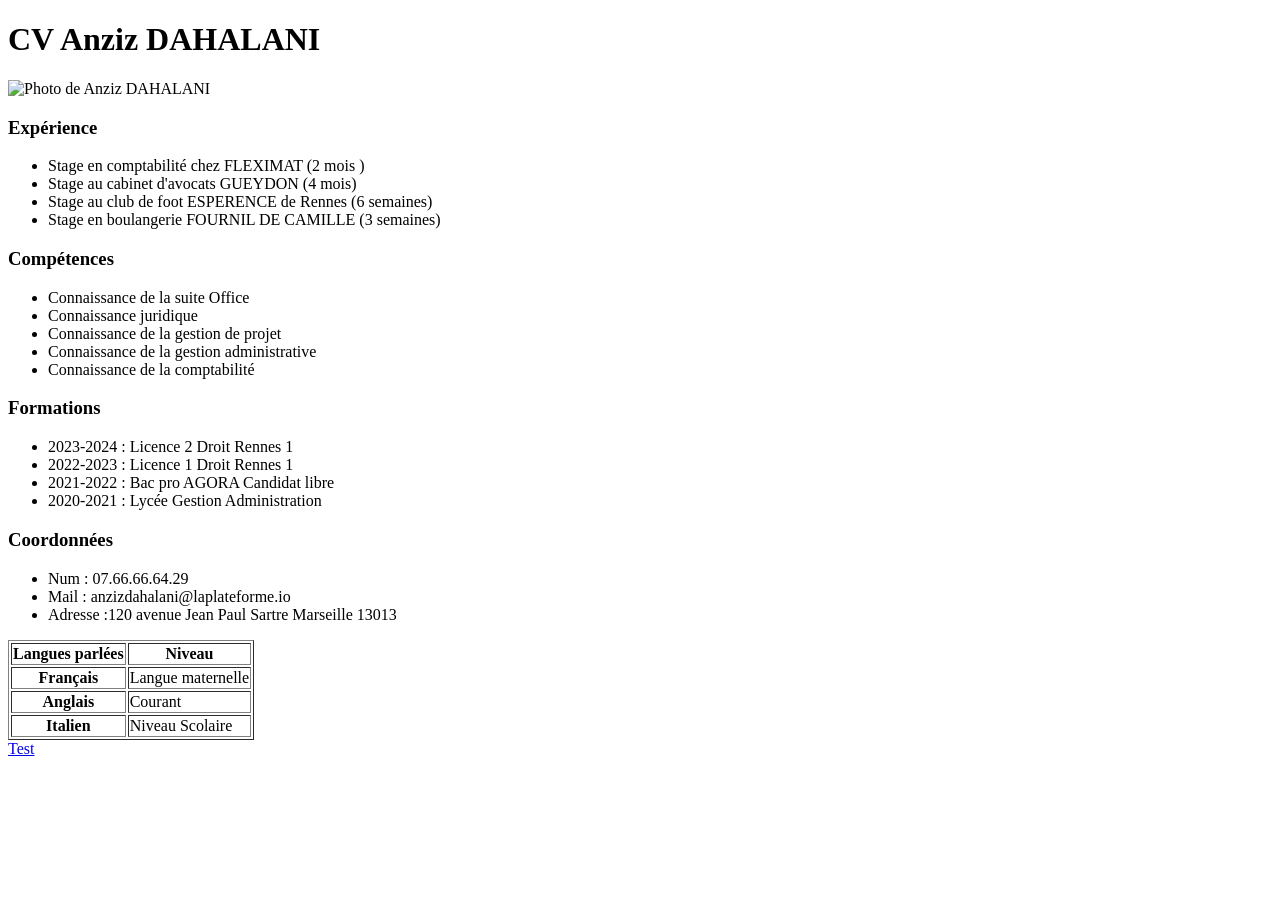
==== index.html @ 2732cdc9 "CV" ====
<!DOCTYPE html>
<html>
<head>
    <meta charset ="utf-8"/>
    <meta name ="viewport" content ="width=device-width, initial-scale=1.0"/>
    <title> CV Anziz DAHALANI</title>
    <link rel="stylesheet" href="./assets/css/style.css"/>
    </head>
    <body>
        <h1> CV Anziz DAHALANI</h1>
            <img src="./assets/img/panda77.jpeg" width="200" height="200" alt="Photo de Anziz DAHALANI"/>

        <H3> Expérience</H3>
        <ul>
            <li>Stage en comptabilité chez FLEXIMAT (2 mois )</li>
            <li>Stage au cabinet d'avocats GUEYDON (4 mois)</li>
            <li>Stage au club de foot ESPERENCE de Rennes (6 semaines) </li>
            <li> Stage en boulangerie FOURNIL DE CAMILLE (3 semaines)</li>
        </ul>
        <div> 
            <h3>Compétences</h3>
        <ul>
                <li>Connaissance de la suite Office</li>
                <li>Connaissance juridique </li>
                <li>Connaissance de la gestion de projet</li>
                <li>Connaissance de la gestion administrative</li>
                <li>Connaissance de la comptabilité</li>
            </div>

        <h3>Formations</h3>
        
        <ul>
            <li>2023-2024 : Licence 2 Droit Rennes 1</li>
            <li>2022-2023 : Licence 1 Droit Rennes 1</li>
            <li>2021-2022 : Bac pro AGORA Candidat libre </li>
            <li>2020-2021 : Lycée Gestion Administration</li>
        </ul>

        <h3>Coordonnées </h3>
      
<ul> 
            <li> Num : 07.66.66.64.29</li>
            <li> Mail : anzizdahalani@laplateforme.io</li>
            <li> Adresse :120 avenue Jean Paul Sartre Marseille 13013</li>
        </ul>
            <div>
                <table border="1">
                    <thead>
                    <tr>
                            <th>Langues parlées </th>
                            <th>Niveau</th>
                        </tr>
                        </thead>
                    <tbody>
                        <tr>
                        <th>Français</th>
                        <td>Langue maternelle</td>
                        </tr>
                        <tr>
                        <th>Anglais</th>
                        <td>Courant</td>
                        </tr>   
                        <th>Italien</th>
                        <td>Niveau Scolaire</td>
                        </tbody>
                        </table>
                        </div>
                        <div>
<a href="https://youtu.be/ZD3ZaytFKiU?feature=shared">Test</a>
                        </div>
                        </html>
                        <link rel="stylesheet" href=".style.css"/>
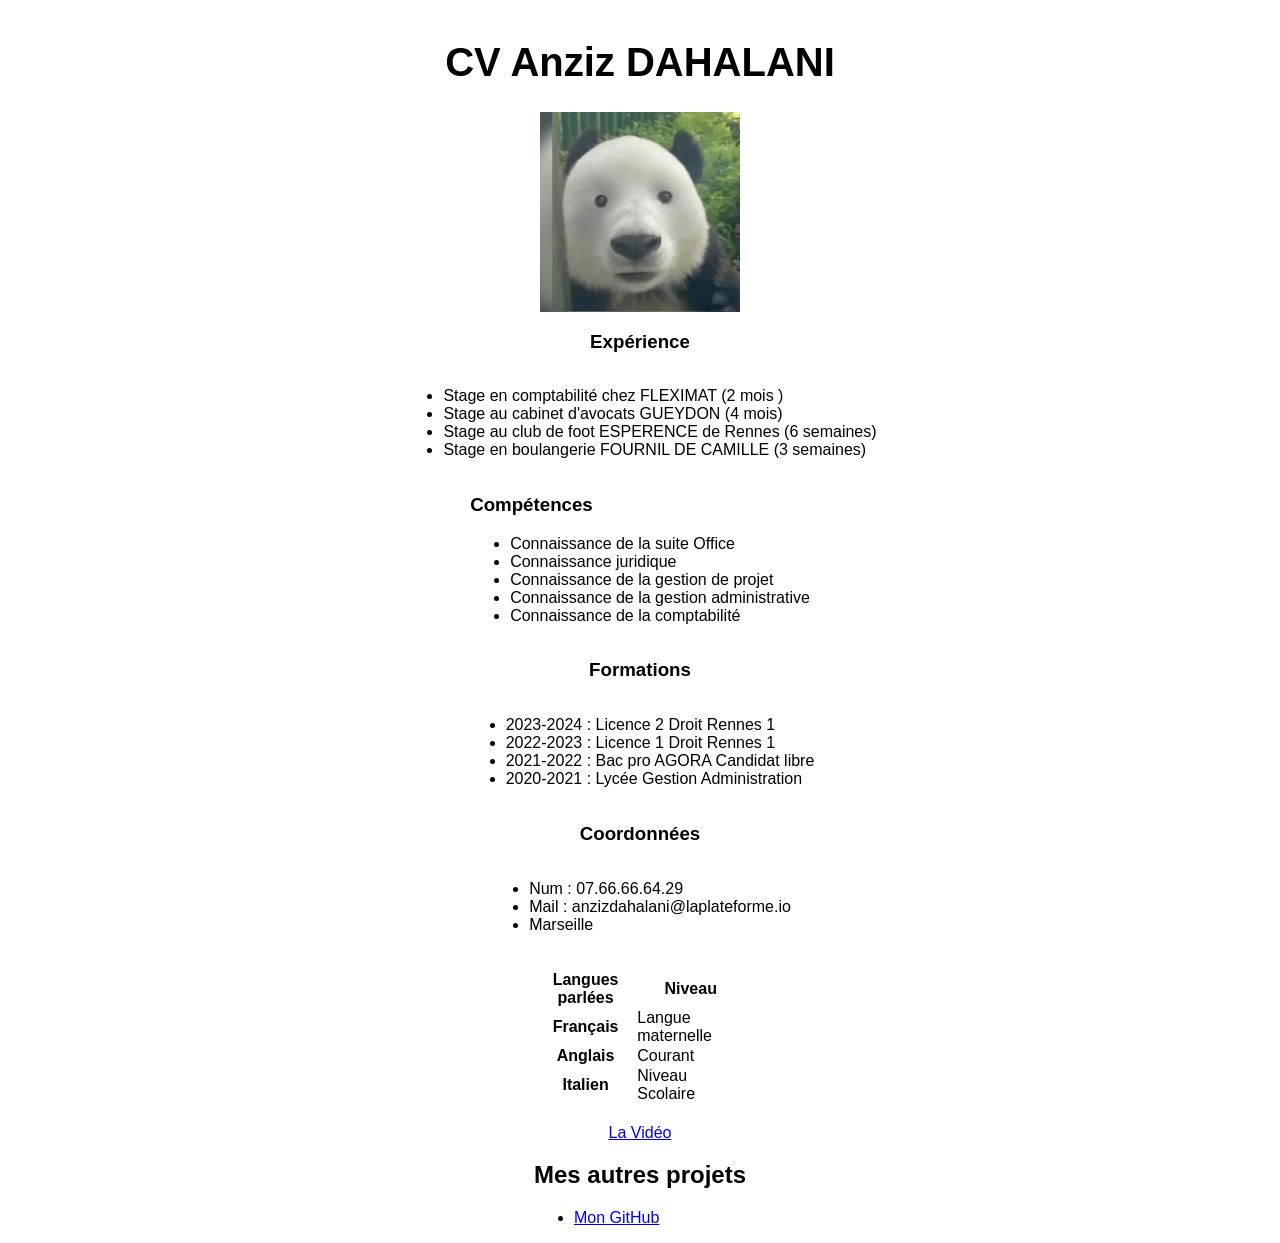
==== commit 4881a528: "maj" ====
--- a/index.html
+++ b/index.html
@@ -1,76 +1,86 @@
 <!DOCTYPE html>
 <html>
+
 <head>
-    <meta charset ="utf-8"/>
-    <meta name ="viewport" content ="width=device-width, initial-scale=1.0"/>
+    <meta charset="utf-8" />
+    <meta name="viewport" content="width=device-width, initial-scale=1.0" />
     <title> CV Anziz DAHALANI</title>
-    <link rel="stylesheet" href="./assets/css/style.css"/>
-    </head>
-    <body>
-        <h1> CV Anziz DAHALANI</h1>
-            <img src="./assets/img/panda77.jpeg" width="200" height="200" alt="Photo de Anziz DAHALANI"/>
+    <link rel="stylesheet" href="./assets/stylecv.css" />
+</head>
 
-        <H3> Expérience</H3>
+<body>
+    <h1> CV Anziz DAHALANI</h1>
+    <img src="./assets/IMG_7718.jpeg" class=photo>
+
+    <H3> Expérience</H3>
+    <ul>
+        <li>Stage en comptabilité chez FLEXIMAT (2 mois )</li>
+        <li>Stage au cabinet d'avocats GUEYDON (4 mois)</li>
+        <li>Stage au club de foot ESPERENCE de Rennes (6 semaines) </li>
+        <li> Stage en boulangerie FOURNIL DE CAMILLE (3 semaines)</li>
+    </ul>
+    <div>
+        <h3>Compétences</h3>
         <ul>
-            <li>Stage en comptabilité chez FLEXIMAT (2 mois )</li>
-            <li>Stage au cabinet d'avocats GUEYDON (4 mois)</li>
-            <li>Stage au club de foot ESPERENCE de Rennes (6 semaines) </li>
-            <li> Stage en boulangerie FOURNIL DE CAMILLE (3 semaines)</li>
-        </ul>
-        <div> 
-            <h3>Compétences</h3>
-        <ul>
-                <li>Connaissance de la suite Office</li>
-                <li>Connaissance juridique </li>
-                <li>Connaissance de la gestion de projet</li>
-                <li>Connaissance de la gestion administrative</li>
-                <li>Connaissance de la comptabilité</li>
-            </div>
-
-        <h3>Formations</h3>
-        
-        <ul>
-            <li>2023-2024 : Licence 2 Droit Rennes 1</li>
-            <li>2022-2023 : Licence 1 Droit Rennes 1</li>
-            <li>2021-2022 : Bac pro AGORA Candidat libre </li>
-            <li>2020-2021 : Lycée Gestion Administration</li>
-        </ul>
-
-        <h3>Coordonnées </h3>
-      
-<ul> 
-            <li> Num : 07.66.66.64.29</li>
-            <li> Mail : anzizdahalani@laplateforme.io</li>
-            <li> Adresse :120 avenue Jean Paul Sartre Marseille 13013</li>
-        </ul>
-            <div>
-                <table border="1">
-                    <thead>
-                    <tr>
-                            <th>Langues parlées </th>
-                            <th>Niveau</th>
-                        </tr>
-                        </thead>
-                    <tbody>
-                        <tr>
-                        <th>Français</th>
-                        <td>Langue maternelle</td>
-                        </tr>
-                        <tr>
-                        <th>Anglais</th>
-                        <td>Courant</td>
-                        </tr>   
-                        <th>Italien</th>
-                        <td>Niveau Scolaire</td>
-                        </tbody>
-                        </table>
-                        </div>
-                        <div>
-<a href="https://youtu.be/ZD3ZaytFKiU?feature=shared">Test</a>
-                        </div>
-                        </html>
-                        <link rel="stylesheet" href=".style.css"/>
+            <li>Connaissance de la suite Office</li>
+            <li>Connaissance juridique </li>
+            <li>Connaissance de la gestion de projet</li>
+            <li>Connaissance de la gestion administrative</li>
+            <li>Connaissance de la comptabilité</li>
 
 
-        
-                        +
+
+
+    </div>
+
+    <h3>Formations</h3>
+
+    <ul>
+        <li>2023-2024 : Licence 2 Droit Rennes 1</li>
+        <li>2022-2023 : Licence 1 Droit Rennes 1</li>
+        <li>2021-2022 : Bac pro AGORA Candidat libre </li>
+        <li>2020-2021 : Lycée Gestion Administration</li>
+    </ul>
+
+    <h3>Coordonnées </h3>
+
+    <ul>
+        <li> Num : 07.66.66.64.29</li>
+        <li> Mail : anzizdahalani@laplateforme.io</li>
+        <li>Marseille</li>
+    </ul>
+    <div>
+        <table class="table">
+            <thead>
+                <tr>
+                    <th>Langues parlées </th>
+                    <th>Niveau</th>
+                </tr>
+            </thead>
+            <tbody>
+                <tr>
+                    <th>Français</th>
+                    <td>Langue maternelle</td>
+                </tr>
+                <tr>
+                    <th>Anglais</th>
+                    <td>Courant</td>
+                </tr>
+                <th>Italien</th>
+                <td>Niveau Scolaire</td>
+            </tbody>
+        </table>
+    </div>
+    <div>
+        <a href="https://youtu.be/ZD3ZaytFKiU?feature=shared">La Vidéo</a>
+    </div>
+    <section id="liens">
+        <h2>Mes autres projets</h2>
+        <ul>
+            <li><a href="
+            <li><a href=" https://github.com/AnzizDL">Mon GitHub</a></li>
+        </ul>
+    </section>
+
+</html>
--- a/assets/stylecv.css
+++ b/assets/stylecv.css
@@ -0,0 +1,60 @@
+/* Définir la couleur de fond et la police pour tout le corps */
+body {
+  background-color: white;
+  font-family: Arial, sans-serif;
+  color: black;
+  margin: 0;
+  padding: 0;
+  display: flex;
+  flex-direction: column;
+  align-items: center;
+  font-family: "Franklin Gothic Medium", "Arial Narrow", Arial, sans-serif;
+}
+
+/* Style pour les titres principaux */
+h1 {
+  color: black;
+  text-align: center;
+  font-size: 2.5em;
+  margin-top: 40px;
+}
+
+/* Style pour les paragraphes */
+p {
+  line-height: 1.6;
+  font-size: 1.1em;
+  margin: 10px 20px;
+}
+
+/* Style pour les liens */
+h3 {
+  color: black;
+  text-decoration: none;
+}
+.table {
+  border: 1px;
+  border-collapse: collapse;
+  width: 80%;
+  box-sizing: border-box;
+  margin: 20px auto;
+  border-spacing: 0;
+}
+.photo {
+  width: 200px;
+  height: 200px;
+}
+@media (max-width: 768px) {
+  body {
+    padding: 10px;
+  }
+  h1 {
+    font-size: 2em;
+  }
+  p {
+    font-size: 1em;
+  }
+  .photo {
+    width: 150px;
+    height: 150px;
+  }
+}
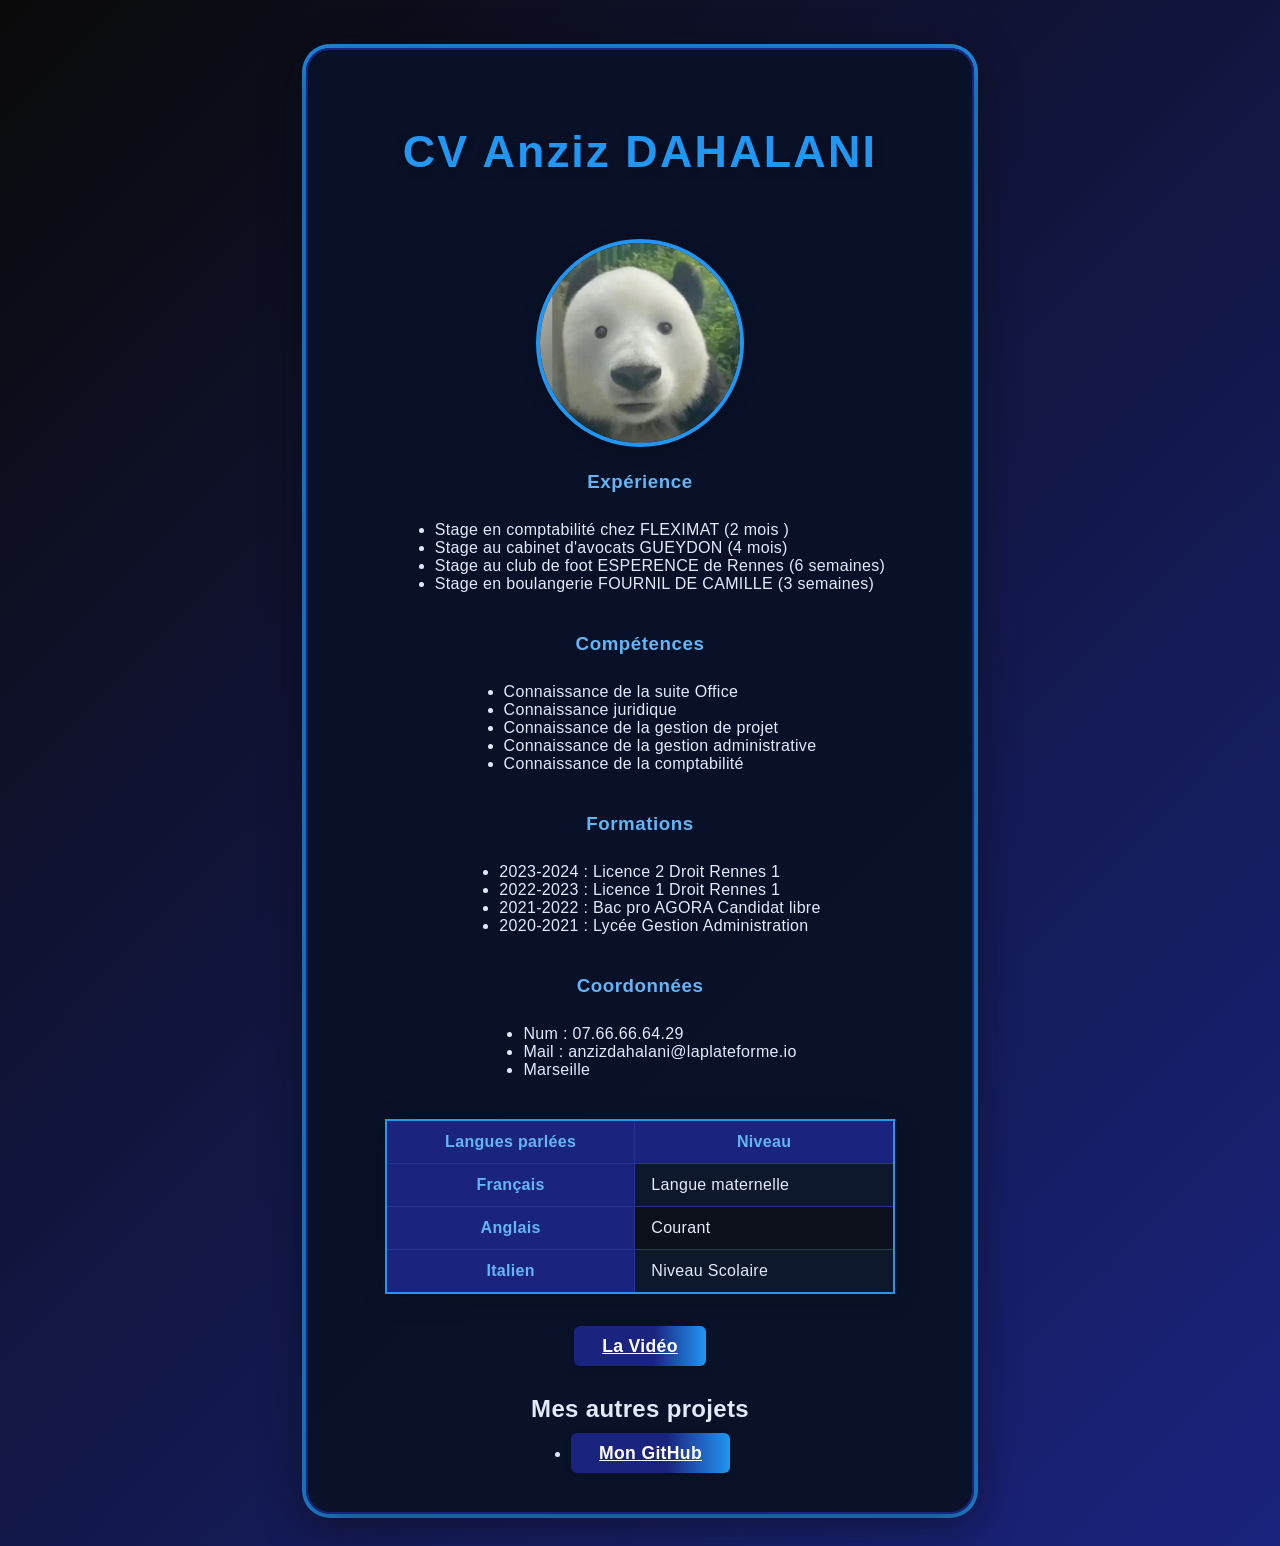
==== commit df9093df: "maj css" ====
--- a/index.html
+++ b/index.html
@@ -9,17 +9,19 @@
 </head>
 
 <body>
-    <h1> CV Anziz DAHALANI</h1>
-    <img src="./assets/IMG_7718.jpeg" class=photo>
 
-    <H3> Expérience</H3>
-    <ul>
-        <li>Stage en comptabilité chez FLEXIMAT (2 mois )</li>
-        <li>Stage au cabinet d'avocats GUEYDON (4 mois)</li>
-        <li>Stage au club de foot ESPERENCE de Rennes (6 semaines) </li>
-        <li> Stage en boulangerie FOURNIL DE CAMILLE (3 semaines)</li>
-    </ul>
-    <div>
+    <div class="cv-card">
+        <h1> CV Anziz DAHALANI</h1>
+        <img src="./assets/IMG_7718.jpeg" class="photo">
+
+        <h3>Expérience</h3>
+        <ul>
+            <li>Stage en comptabilité chez FLEXIMAT (2 mois )</li>
+            <li>Stage au cabinet d'avocats GUEYDON (4 mois)</li>
+            <li>Stage au club de foot ESPERENCE de Rennes (6 semaines) </li>
+            <li>Stage en boulangerie FOURNIL DE CAMILLE (3 semaines)</li>
+        </ul>
+
         <h3>Compétences</h3>
         <ul>
             <li>Connaissance de la suite Office</li>
@@ -27,30 +29,23 @@
             <li>Connaissance de la gestion de projet</li>
             <li>Connaissance de la gestion administrative</li>
             <li>Connaissance de la comptabilité</li>
+        </ul>
 
+        <h3>Formations</h3>
+        <ul>
+            <li>2023-2024 : Licence 2 Droit Rennes 1</li>
+            <li>2022-2023 : Licence 1 Droit Rennes 1</li>
+            <li>2021-2022 : Bac pro AGORA Candidat libre </li>
+            <li>2020-2021 : Lycée Gestion Administration</li>
+        </ul>
 
+        <h3>Coordonnées</h3>
+        <ul>
+            <li>Num : 07.66.66.64.29</li>
+            <li>Mail : anzizdahalani@laplateforme.io</li>
+            <li>Marseille</li>
+        </ul>
 
-
-
-    </div>
-
-    <h3>Formations</h3>
-
-    <ul>
-        <li>2023-2024 : Licence 2 Droit Rennes 1</li>
-        <li>2022-2023 : Licence 1 Droit Rennes 1</li>
-        <li>2021-2022 : Bac pro AGORA Candidat libre </li>
-        <li>2020-2021 : Lycée Gestion Administration</li>
-    </ul>
-
-    <h3>Coordonnées </h3>
-
-    <ul>
-        <li> Num : 07.66.66.64.29</li>
-        <li> Mail : anzizdahalani@laplateforme.io</li>
-        <li>Marseille</li>
-    </ul>
-    <div>
         <table class="table">
             <thead>
                 <tr>
@@ -67,20 +62,23 @@
                     <th>Anglais</th>
                     <td>Courant</td>
                 </tr>
-                <th>Italien</th>
-                <td>Niveau Scolaire</td>
+                <tr>
+                    <th>Italien</th>
+                    <td>Niveau Scolaire</td>
+                </tr>
             </tbody>
         </table>
+
+        <div style="text-align:center; margin: 18px 0;">
+            <a href="https://youtu.be/ZD3ZaytFKiU?feature=shared" class="btn">La Vidéo</a>
+        </div>
+
+        <section id="liens">
+            <h2>Mes autres projets</h2>
+            <ul>
+                <li><a href="https://github.com/AnzizDL" class="btn">Mon GitHub</a></li>
+            </ul>
+        </section>
     </div>
-    <div>
-        <a href="https://youtu.be/ZD3ZaytFKiU?feature=shared">La Vidéo</a>
-    </div>
-    <section id="liens">
-        <h2>Mes autres projets</h2>
-        <ul>
-            <li><a href="
-            <li><a href=" https://github.com/AnzizDL">Mon GitHub</a></li>
-        </ul>
-    </section>
 
 </html>
--- a/assets/stylecv.css
+++ b/assets/stylecv.css
@@ -1,47 +1,135 @@
-/* Définir la couleur de fond et la police pour tout le corps */
-body {
-  background-color: white;
-  font-family: Arial, sans-serif;
-  color: black;
-  margin: 0;
-  padding: 0;
+/* Carte centrale qui ressort */
+.cv-card {
+  background: rgba(10, 18, 40, 0.98);
+  border-radius: 24px;
+  box-shadow: 0 8px 40px #0a0a0a99, 0 0 0 4px #2196f3;
+  max-width: 600px;
+  width: 95%;
+  margin: 48px auto 32px auto;
+  padding: 36px 32px 32px 32px;
   display: flex;
   flex-direction: column;
   align-items: center;
-  font-family: "Franklin Gothic Medium", "Arial Narrow", Arial, sans-serif;
+  border: 2px solid #1a237e;
+  position: relative;
+  z-index: 2;
+  animation: fadeInCard 1.1s cubic-bezier(0.4, 0, 0.2, 1);
+}
+
+@keyframes fadeInCard {
+  from {
+    opacity: 0;
+    transform: translateY(40px) scale(0.98);
+  }
+  to {
+    opacity: 1;
+    transform: translateY(0) scale(1);
+  }
+}
+
+@media (max-width: 768px) {
+  .cv-card {
+    padding: 16px 4vw 18px 4vw;
+    max-width: 99vw;
+    margin: 18px auto 12px auto;
+  }
+}
+/* Définir la couleur de fond et la police pour tout le corps */
+body {
+  background: linear-gradient(135deg, #0a0a0a 0%, #1a237e 100%);
+  font-family: "Segoe UI", "Franklin Gothic Medium", "Arial Narrow", Arial,
+    sans-serif;
+  color: #e3eafc;
+  margin: 0;
+  padding: 0;
+  min-height: 100vh;
+  display: flex;
+  flex-direction: column;
+  align-items: center;
+  letter-spacing: 0.02em;
 }
 
 /* Style pour les titres principaux */
 h1 {
-  color: black;
+  color: #2196f3;
   text-align: center;
-  font-size: 2.5em;
+  font-size: 2.8em;
   margin-top: 40px;
+  letter-spacing: 0.05em;
+  text-shadow: 0 2px 8px #0a0a0a88;
+  font-weight: bold;
 }
 
 /* Style pour les paragraphes */
 p {
-  line-height: 1.6;
-  font-size: 1.1em;
-  margin: 10px 20px;
+  line-height: 1.7;
+  font-size: 1.15em;
+  margin: 10px 24px;
+  color: #b3c6ff;
 }
 
 /* Style pour les liens */
 h3 {
-  color: black;
+  color: #64b5f6;
   text-decoration: none;
+  font-weight: 600;
+  margin-top: 24px;
+  margin-bottom: 12px;
+  letter-spacing: 0.03em;
 }
 .table {
-  border: 1px;
+  border: 2px solid #2196f3;
+  border-radius: 10px;
   border-collapse: collapse;
-  width: 80%;
+  width: 85%;
   box-sizing: border-box;
-  margin: 20px auto;
+  margin: 24px auto;
   border-spacing: 0;
+  background: #111a2fbb;
+  box-shadow: 0 4px 24px #0a0a0a44;
+}
+.table th,
+.table td {
+  border: 1px solid #283593;
+  padding: 12px 16px;
+  color: #e3eafc;
+}
+.table th {
+  background: #1a237e;
+  color: #64b5f6;
+  font-weight: 700;
+}
+.table tr:nth-child(even) {
+  background: #0a0a0a88;
 }
 .photo {
   width: 200px;
   height: 200px;
+  border-radius: 50%;
+  border: 4px solid #2196f3;
+  box-shadow: 0 2px 16px #0a0a0a66;
+  object-fit: cover;
+  margin-top: 32px;
+}
+/* Boutons stylisés */
+button,
+.btn {
+  background: linear-gradient(90deg, #1a237e 60%, #2196f3 100%);
+  color: #fff;
+  border: none;
+  border-radius: 6px;
+  padding: 10px 28px;
+  font-size: 1.1em;
+  font-weight: 600;
+  cursor: pointer;
+  box-shadow: 0 2px 8px #0a0a0a44;
+  transition: background 0.2s, transform 0.2s;
+  margin: 12px 0;
+}
+button:hover,
+.btn:hover {
+  background: linear-gradient(90deg, #2196f3 60%, #1a237e 100%);
+  transform: translateY(-2px) scale(1.04);
 }
 @media (max-width: 768px) {
   body {
@@ -54,7 +142,11 @@
     font-size: 1em;
   }
   .photo {
-    width: 150px;
-    height: 150px;
+    width: 120px;
+    height: 120px;
+  }
+  .table {
+    width: 98%;
+    font-size: 0.95em;
   }
 }
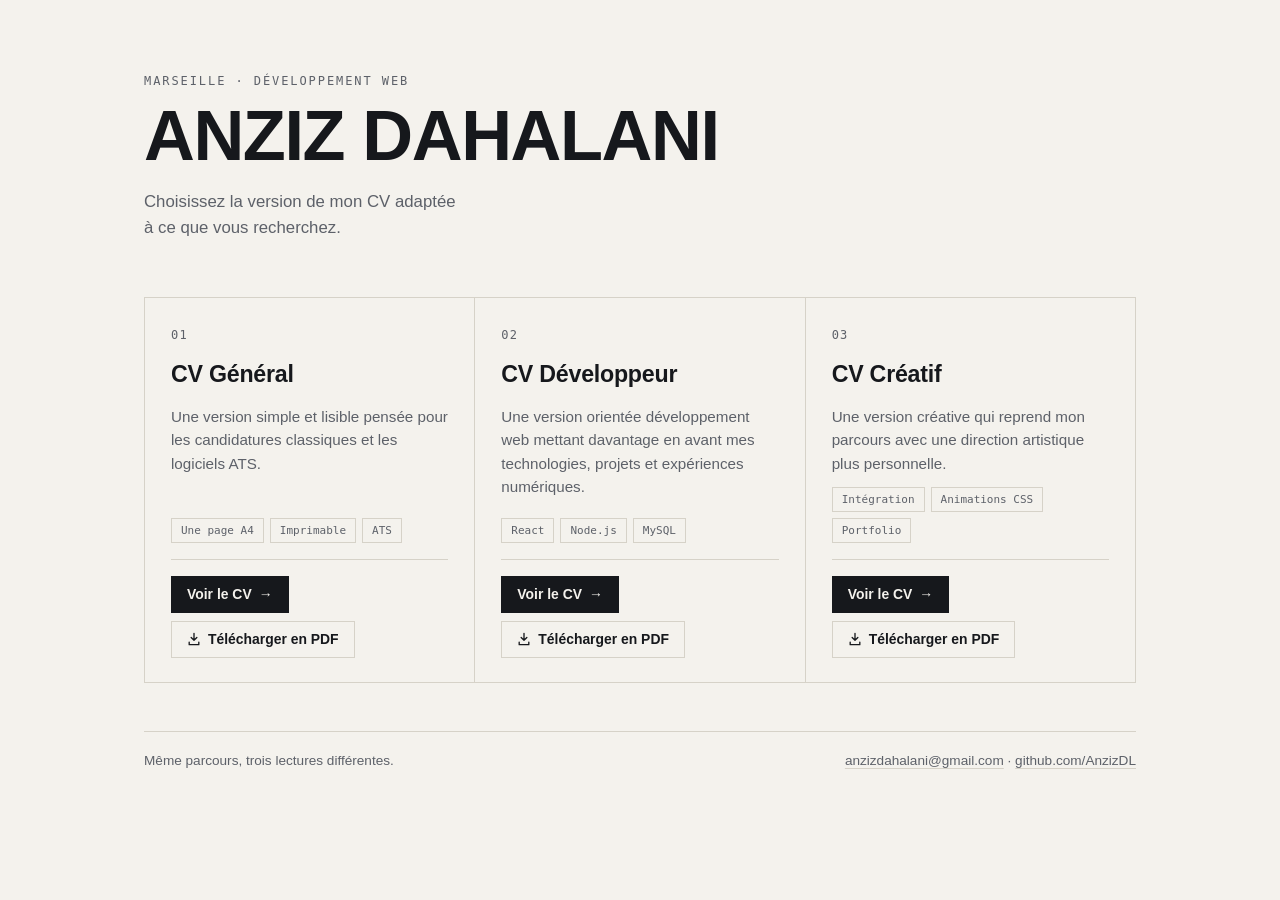
==== commit 828bc9e7: "hub" ====
--- a/index.html
+++ b/index.html
@@ -1,84 +1,111 @@
 <!DOCTYPE html>
-<html>
+<html lang="fr">
 
 <head>
     <meta charset="utf-8" />
     <meta name="viewport" content="width=device-width, initial-scale=1.0" />
-    <title> CV Anziz DAHALANI</title>
-    <link rel="stylesheet" href="./assets/stylecv.css" />
+    <title>CV — Anziz Dahalani</title>
+    <meta name="description" content="Les différentes versions du CV d’Anziz Dahalani : générale, développeur et créative." />
+    <meta name="author" content="Anziz Dahalani" />
+    <link rel="stylesheet" href="./assets/styles/hub.css" />
 </head>
 
 <body>
+    <header class="hub-header">
+        <p class="eyebrow">Marseille · Développement web</p>
+        <h1>Anziz Dahalani</h1>
+        <p class="subtitle">Choisissez la version de mon CV adaptée à ce que vous recherchez.</p>
+    </header>
 
-    <div class="cv-card">
-        <h1> CV Anziz DAHALANI</h1>
-        <img src="./assets/IMG_7718.jpeg" class="photo">
+    <main>
+        <ul class="cv-list">
+            <li class="cv-card">
+                <p class="cv-index">01</p>
+                <h2 id="cv-general">CV Général</h2>
+                <p class="cv-desc">Une version simple et lisible pensée pour les candidatures classiques et les
+                    logiciels ATS.</p>
+                <ul class="cv-tags">
+                    <li>Une page A4</li>
+                    <li>Imprimable</li>
+                    <li>ATS</li>
+                </ul>
+                <p class="cv-actions">
+                    <a class="btn btn--primary" href="./cv-general/" aria-describedby="cv-general">
+                        Voir le CV <span class="arrow" aria-hidden="true">→</span>
+                    </a>
+                    <a class="btn btn--secondary" href="./pdf/CV-Anziz-Dahalani-General.pdf" download
+                        aria-label="Télécharger le CV général en PDF">
+                        <svg class="icon" viewBox="0 0 16 16" aria-hidden="true" focusable="false">
+                            <path d="M8 1.5v8m0 0L4.75 6.25M8 9.5l3.25-3.25M2.5 11.5v3h11v-3"
+                                fill="none" stroke="currentColor" stroke-width="1.5"
+                                stroke-linecap="round" stroke-linejoin="round" />
+                        </svg>
+                        Télécharger en PDF
+                    </a>
+                </p>
+            </li>
 
-        <h3>Expérience</h3>
-        <ul>
-            <li>Stage en comptabilité chez FLEXIMAT (2 mois )</li>
-            <li>Stage au cabinet d'avocats GUEYDON (4 mois)</li>
-            <li>Stage au club de foot ESPERENCE de Rennes (6 semaines) </li>
-            <li>Stage en boulangerie FOURNIL DE CAMILLE (3 semaines)</li>
+            <li class="cv-card">
+                <p class="cv-index">02</p>
+                <h2 id="cv-dev">CV Développeur</h2>
+                <p class="cv-desc">Une version orientée développement web mettant davantage en avant mes technologies,
+                    projets et expériences numériques.</p>
+                <ul class="cv-tags">
+                    <li>React</li>
+                    <li>Node.js</li>
+                    <li>MySQL</li>
+                </ul>
+                <p class="cv-actions">
+                    <a class="btn btn--primary" href="./cv-dev/" aria-describedby="cv-dev">
+                        Voir le CV <span class="arrow" aria-hidden="true">→</span>
+                    </a>
+                    <a class="btn btn--secondary" href="./pdf/CV-Anziz-Dahalani-Developpeur.pdf" download
+                        aria-label="Télécharger le CV développeur en PDF">
+                        <svg class="icon" viewBox="0 0 16 16" aria-hidden="true" focusable="false">
+                            <path d="M8 1.5v8m0 0L4.75 6.25M8 9.5l3.25-3.25M2.5 11.5v3h11v-3"
+                                fill="none" stroke="currentColor" stroke-width="1.5"
+                                stroke-linecap="round" stroke-linejoin="round" />
+                        </svg>
+                        Télécharger en PDF
+                    </a>
+                </p>
+            </li>
+
+            <li class="cv-card">
+                <p class="cv-index">03</p>
+                <h2 id="cv-persona">CV Créatif</h2>
+                <p class="cv-desc">Une version créative qui reprend mon parcours avec une direction artistique plus
+                    personnelle.</p>
+                <ul class="cv-tags">
+                    <li>Intégration</li>
+                    <li>Animations CSS</li>
+                    <li>Portfolio</li>
+                </ul>
+                <p class="cv-actions">
+                    <a class="btn btn--primary" href="./cv-persona/" aria-describedby="cv-persona">
+                        Voir le CV <span class="arrow" aria-hidden="true">→</span>
+                    </a>
+                    <a class="btn btn--secondary" href="./pdf/CV-Anziz-Dahalani-Creatif.pdf" download
+                        aria-label="Télécharger le CV créatif en PDF">
+                        <svg class="icon" viewBox="0 0 16 16" aria-hidden="true" focusable="false">
+                            <path d="M8 1.5v8m0 0L4.75 6.25M8 9.5l3.25-3.25M2.5 11.5v3h11v-3"
+                                fill="none" stroke="currentColor" stroke-width="1.5"
+                                stroke-linecap="round" stroke-linejoin="round" />
+                        </svg>
+                        Télécharger en PDF
+                    </a>
+                </p>
+            </li>
         </ul>
+    </main>
 
-        <h3>Compétences</h3>
-        <ul>
-            <li>Connaissance de la suite Office</li>
-            <li>Connaissance juridique </li>
-            <li>Connaissance de la gestion de projet</li>
-            <li>Connaissance de la gestion administrative</li>
-            <li>Connaissance de la comptabilité</li>
-        </ul>
+    <footer class="hub-footer">
+        <p>Même parcours, trois lectures différentes.</p>
+        <p>
+            <a href="mailto:anzizdahalani@gmail.com">anzizdahalani@gmail.com</a> ·
+            <a href="https://github.com/AnzizDL" rel="noopener">github.com/AnzizDL</a>
+        </p>
+    </footer>
+</body>
 
-        <h3>Formations</h3>
-        <ul>
-            <li>2023-2024 : Licence 2 Droit Rennes 1</li>
-            <li>2022-2023 : Licence 1 Droit Rennes 1</li>
-            <li>2021-2022 : Bac pro AGORA Candidat libre </li>
-            <li>2020-2021 : Lycée Gestion Administration</li>
-        </ul>
-
-        <h3>Coordonnées</h3>
-        <ul>
-            <li>Num : 07.66.66.64.29</li>
-            <li>Mail : anzizdahalani@laplateforme.io</li>
-            <li>Marseille</li>
-        </ul>
-
-        <table class="table">
-            <thead>
-                <tr>
-                    <th>Langues parlées </th>
-                    <th>Niveau</th>
-                </tr>
-            </thead>
-            <tbody>
-                <tr>
-                    <th>Français</th>
-                    <td>Langue maternelle</td>
-                </tr>
-                <tr>
-                    <th>Anglais</th>
-                    <td>Courant</td>
-                </tr>
-                <tr>
-                    <th>Italien</th>
-                    <td>Niveau Scolaire</td>
-                </tr>
-            </tbody>
-        </table>
-
-        <div style="text-align:center; margin: 18px 0;">
-            <a href="https://youtu.be/ZD3ZaytFKiU?feature=shared" class="btn">La Vidéo</a>
-        </div>
-
-        <section id="liens">
-            <h2>Mes autres projets</h2>
-            <ul>
-                <li><a href="https://github.com/AnzizDL" class="btn">Mon GitHub</a></li>
-            </ul>
-        </section>
-    </div>
-
-</html>+</html>
--- a/assets/styles/hub.css
+++ b/assets/styles/hub.css
@@ -0,0 +1,226 @@
+:root {
+  --paper: #f4f2ed;
+  --ink: #16181c;
+  --muted: #5d6169;
+  --rule: #d6d2c8;
+  --accent: #9b1c20;
+  --mono: ui-monospace, "SFMono-Regular", "JetBrains Mono", Menlo, Consolas, monospace;
+  --sans: "Segoe UI", "Helvetica Neue", Roboto, Arial, sans-serif;
+}
+
+* {
+  box-sizing: border-box;
+}
+
+body {
+  max-width: 1040px;
+  margin: 0 auto;
+  padding: 72px 24px 56px;
+  background: var(--paper);
+  color: var(--ink);
+  font-family: var(--sans);
+  font-size: 16px;
+  line-height: 1.55;
+}
+
+h1,
+h2,
+p,
+ul {
+  margin: 0;
+}
+
+a {
+  color: inherit;
+}
+
+/* En-tête */
+.eyebrow {
+  font-family: var(--mono);
+  font-size: 12px;
+  letter-spacing: 0.16em;
+  text-transform: uppercase;
+  color: var(--muted);
+}
+
+h1 {
+  margin-top: 10px;
+  font-size: clamp(2.4rem, 8vw, 4.4rem);
+  font-weight: 800;
+  letter-spacing: -0.02em;
+  text-transform: uppercase;
+  line-height: 1;
+}
+
+.subtitle {
+  max-width: 34ch;
+  margin-top: 18px;
+  color: var(--muted);
+  font-size: 1.05rem;
+}
+
+/* Liste des CV */
+.cv-list {
+  display: grid;
+  grid-template-columns: repeat(auto-fit, minmax(260px, 1fr));
+  gap: 1px;
+  margin-top: 56px;
+  padding: 0;
+  list-style: none;
+  background: var(--rule);
+  border: 1px solid var(--rule);
+}
+
+.cv-card {
+  position: relative;
+  display: flex;
+  flex-direction: column;
+  gap: 12px;
+  padding: 28px 26px 24px;
+  background: var(--paper);
+  transition: background 0.18s ease;
+}
+
+.cv-card:hover,
+.cv-card:focus-within {
+  background: #fff;
+}
+
+.cv-index {
+  font-family: var(--mono);
+  font-size: 12px;
+  letter-spacing: 0.1em;
+  color: var(--muted);
+}
+
+.cv-card h2 {
+  font-size: 1.45rem;
+  font-weight: 700;
+  letter-spacing: -0.01em;
+}
+
+.cv-desc {
+  color: var(--muted);
+  font-size: 0.95rem;
+}
+
+.cv-tags {
+  display: flex;
+  flex-wrap: wrap;
+  gap: 6px;
+  margin-top: auto;
+  padding: 0;
+  list-style: none;
+}
+
+.cv-tags li {
+  padding: 3px 9px;
+  border: 1px solid var(--rule);
+  font-family: var(--mono);
+  font-size: 11px;
+  color: var(--muted);
+}
+
+.cv-actions {
+  display: flex;
+  flex-wrap: wrap;
+  gap: 8px;
+  margin-top: 4px;
+  padding-top: 16px;
+  border-top: 1px solid var(--rule);
+}
+
+/* Actions : « Voir le CV » est l'action principale, le PDF la secondaire. */
+.btn {
+  display: inline-flex;
+  align-items: center;
+  gap: 7px;
+  padding: 9px 15px;
+  border: 1px solid var(--ink);
+  font-size: 0.87rem;
+  font-weight: 600;
+  line-height: 1.2;
+  text-decoration: none;
+  white-space: nowrap;
+  transition: background 0.18s ease, color 0.18s ease, border-color 0.18s ease;
+}
+
+.btn--primary {
+  background: var(--ink);
+  color: var(--paper);
+}
+
+.btn--primary:hover {
+  background: var(--accent);
+  border-color: var(--accent);
+}
+
+.btn--secondary {
+  background: transparent;
+  color: var(--ink);
+  border-color: var(--rule);
+}
+
+.btn--secondary:hover {
+  border-color: var(--ink);
+  background: rgba(0, 0, 0, 0.03);
+}
+
+.btn:focus-visible {
+  outline: 2px solid var(--accent);
+  outline-offset: 2px;
+}
+
+.btn .icon {
+  flex: none;
+  width: 14px;
+  height: 14px;
+}
+
+.arrow {
+  display: inline-block;
+  transition: transform 0.18s ease;
+}
+
+.cv-card:hover .arrow,
+.cv-card:focus-within .arrow {
+  transform: translateX(4px);
+}
+
+/* Pied de page */
+.hub-footer {
+  display: flex;
+  flex-wrap: wrap;
+  justify-content: space-between;
+  gap: 8px 24px;
+  margin-top: 48px;
+  padding-top: 18px;
+  border-top: 1px solid var(--rule);
+  font-size: 0.85rem;
+  color: var(--muted);
+}
+
+.hub-footer a {
+  text-decoration-color: var(--rule);
+  text-underline-offset: 3px;
+}
+
+.hub-footer a:hover {
+  color: var(--accent);
+}
+
+@media (max-width: 640px) {
+  body {
+    padding: 48px 20px 40px;
+  }
+
+  .cv-list {
+    margin-top: 40px;
+  }
+}
+
+@media (prefers-reduced-motion: reduce) {
+  * {
+    transition: none !important;
+  }
+}
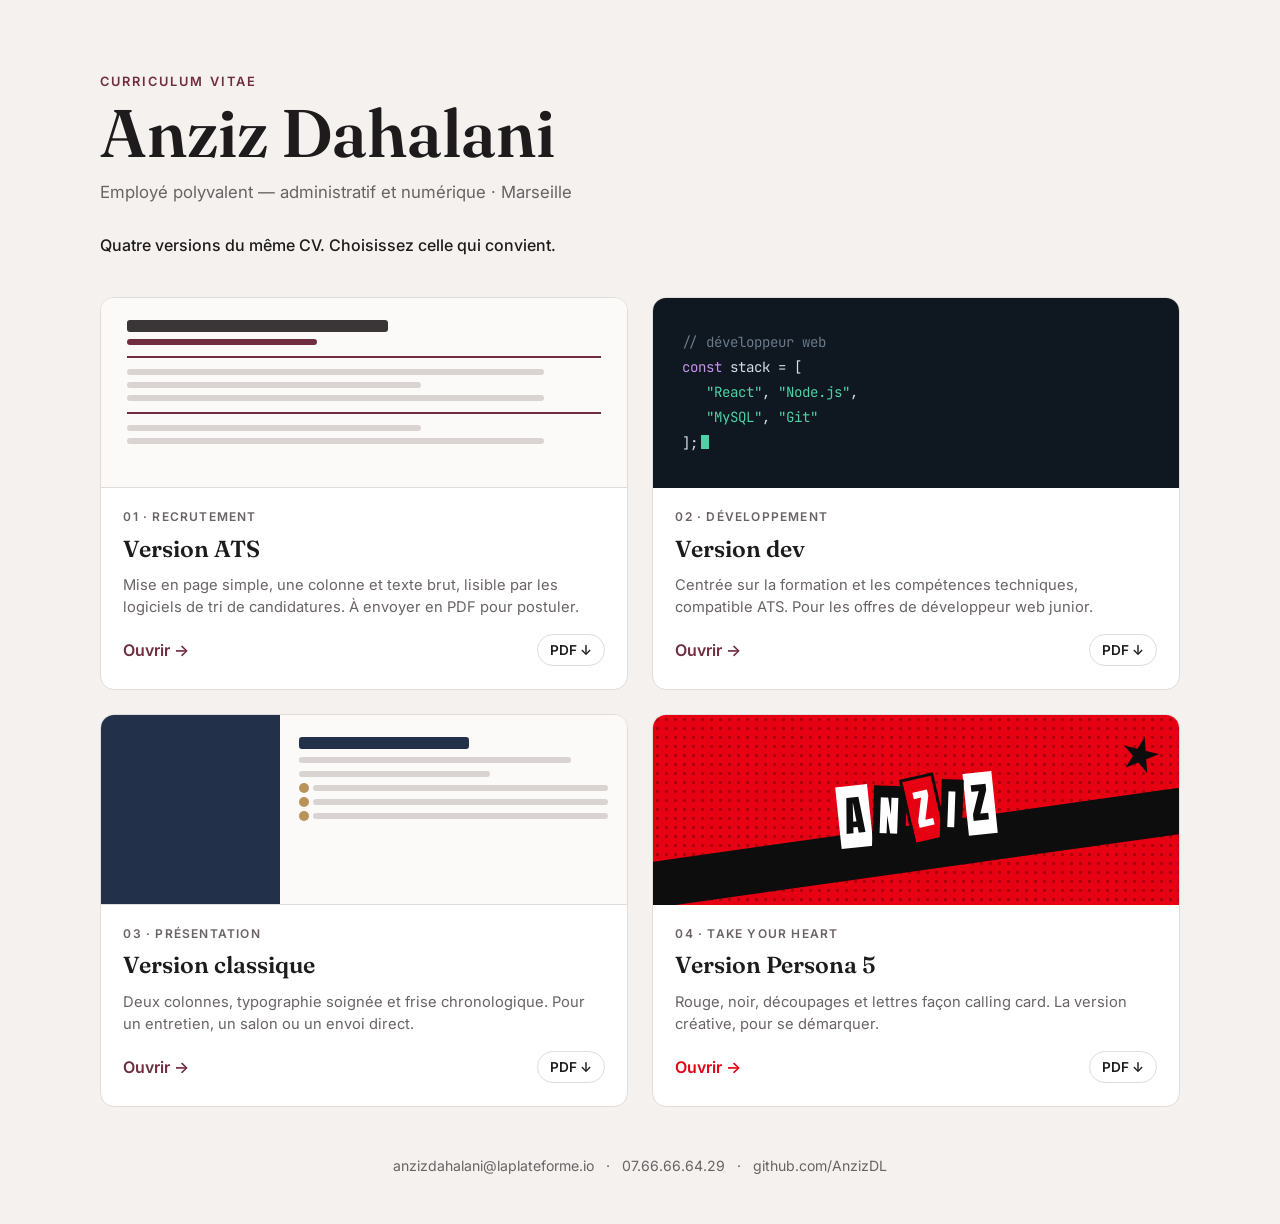
==== commit 2a1bd292: "confection du hub" ====
--- a/index.html
+++ b/index.html
@@ -1,111 +1,114 @@
-<!DOCTYPE html>
+<!doctype html>
 <html lang="fr">
+  <head>
+    <meta charset="utf-8" />
+    <meta name="viewport" content="width=device-width, initial-scale=1" />
+    <meta name="description" content="Hub CV d'Anziz Dahalani : versions ATS, dev, classique et Persona 5." />
+    <title>Anziz Dahalani — Hub CV</title>
+    <link rel="preconnect" href="https://fonts.googleapis.com" />
+    <link rel="preconnect" href="https://fonts.gstatic.com" crossorigin />
+    <link href="https://fonts.googleapis.com/css2?family=Anton&family=Fraunces:opsz,wght@9..144,600&family=Inter:wght@400;500;600&family=JetBrains+Mono:wght@400;600&display=swap" rel="stylesheet" />
+    <link rel="stylesheet" href="./assets/hub.css" />
+  </head>
 
-<head>
-    <meta charset="utf-8" />
-    <meta name="viewport" content="width=device-width, initial-scale=1.0" />
-    <title>CV — Anziz Dahalani</title>
-    <meta name="description" content="Les différentes versions du CV d’Anziz Dahalani : générale, développeur et créative." />
-    <meta name="author" content="Anziz Dahalani" />
-    <link rel="stylesheet" href="./assets/styles/hub.css" />
-</head>
-
-<body>
+  <body>
     <header class="hub-header">
-        <p class="eyebrow">Marseille · Développement web</p>
-        <h1>Anziz Dahalani</h1>
-        <p class="subtitle">Choisissez la version de mon CV adaptée à ce que vous recherchez.</p>
+      <p class="eyebrow">Curriculum vitae</p>
+      <h1>Anziz Dahalani</h1>
+      <p class="tagline">Employé polyvalent — administratif et numérique · Marseille</p>
+      <p class="intro">Quatre versions du même CV. Choisissez celle qui convient.</p>
     </header>
 
-    <main>
-        <ul class="cv-list">
-            <li class="cv-card">
-                <p class="cv-index">01</p>
-                <h2 id="cv-general">CV Général</h2>
-                <p class="cv-desc">Une version simple et lisible pensée pour les candidatures classiques et les
-                    logiciels ATS.</p>
-                <ul class="cv-tags">
-                    <li>Une page A4</li>
-                    <li>Imprimable</li>
-                    <li>ATS</li>
-                </ul>
-                <p class="cv-actions">
-                    <a class="btn btn--primary" href="./cv-general/" aria-describedby="cv-general">
-                        Voir le CV <span class="arrow" aria-hidden="true">→</span>
-                    </a>
-                    <a class="btn btn--secondary" href="./pdf/CV-Anziz-Dahalani-General.pdf" download
-                        aria-label="Télécharger le CV général en PDF">
-                        <svg class="icon" viewBox="0 0 16 16" aria-hidden="true" focusable="false">
-                            <path d="M8 1.5v8m0 0L4.75 6.25M8 9.5l3.25-3.25M2.5 11.5v3h11v-3"
-                                fill="none" stroke="currentColor" stroke-width="1.5"
-                                stroke-linecap="round" stroke-linejoin="round" />
-                        </svg>
-                        Télécharger en PDF
-                    </a>
-                </p>
-            </li>
+    <main class="cards">
+      <article class="card card--ats">
+        <div class="preview" aria-hidden="true">
+          <span class="line line--title"></span>
+          <span class="line line--sub"></span>
+          <span class="rule"></span>
+          <span class="line"></span>
+          <span class="line line--short"></span>
+          <span class="line"></span>
+          <span class="rule"></span>
+          <span class="line line--short"></span>
+          <span class="line"></span>
+        </div>
+        <div class="card-body">
+          <p class="card-tag">01 · Recrutement</p>
+          <h2><a class="card-link" href="./cv-ats.html">Version ATS</a></h2>
+          <p>Mise en page simple, une colonne et texte brut, lisible par les logiciels de tri de candidatures. À envoyer en PDF pour postuler.</p>
+          <div class="card-actions">
+            <span class="card-cta">Ouvrir →</span>
+            <a class="card-pdf" href="./pdf/cv-ats.pdf" download="Anziz-Dahalani-CV.pdf">PDF ↓</a>
+          </div>
+        </div>
+      </article>
 
-            <li class="cv-card">
-                <p class="cv-index">02</p>
-                <h2 id="cv-dev">CV Développeur</h2>
-                <p class="cv-desc">Une version orientée développement web mettant davantage en avant mes technologies,
-                    projets et expériences numériques.</p>
-                <ul class="cv-tags">
-                    <li>React</li>
-                    <li>Node.js</li>
-                    <li>MySQL</li>
-                </ul>
-                <p class="cv-actions">
-                    <a class="btn btn--primary" href="./cv-dev/" aria-describedby="cv-dev">
-                        Voir le CV <span class="arrow" aria-hidden="true">→</span>
-                    </a>
-                    <a class="btn btn--secondary" href="./pdf/CV-Anziz-Dahalani-Developpeur.pdf" download
-                        aria-label="Télécharger le CV développeur en PDF">
-                        <svg class="icon" viewBox="0 0 16 16" aria-hidden="true" focusable="false">
-                            <path d="M8 1.5v8m0 0L4.75 6.25M8 9.5l3.25-3.25M2.5 11.5v3h11v-3"
-                                fill="none" stroke="currentColor" stroke-width="1.5"
-                                stroke-linecap="round" stroke-linejoin="round" />
-                        </svg>
-                        Télécharger en PDF
-                    </a>
-                </p>
-            </li>
+      <article class="card card--dev">
+        <div class="preview" aria-hidden="true">
+          <span class="code"><i class="c-comment">// développeur web</i></span>
+          <span class="code"><i class="c-key">const</i> stack = [</span>
+          <span class="code code--indent"><i class="c-str">"React"</i>, <i class="c-str">"Node.js"</i>,</span>
+          <span class="code code--indent"><i class="c-str">"MySQL"</i>, <i class="c-str">"Git"</i></span>
+          <span class="code">];<i class="c-cursor"></i></span>
+        </div>
+        <div class="card-body">
+          <p class="card-tag">02 · Développement</p>
+          <h2><a class="card-link" href="./cv-dev.html">Version dev</a></h2>
+          <p>Centrée sur la formation et les compétences techniques, compatible ATS. Pour les offres de développeur web junior.</p>
+          <div class="card-actions">
+            <span class="card-cta">Ouvrir →</span>
+            <a class="card-pdf" href="./pdf/cv-dev.pdf" download="Anziz-Dahalani-CV-Dev.pdf">PDF ↓</a>
+          </div>
+        </div>
+      </article>
 
-            <li class="cv-card">
-                <p class="cv-index">03</p>
-                <h2 id="cv-persona">CV Créatif</h2>
-                <p class="cv-desc">Une version créative qui reprend mon parcours avec une direction artistique plus
-                    personnelle.</p>
-                <ul class="cv-tags">
-                    <li>Intégration</li>
-                    <li>Animations CSS</li>
-                    <li>Portfolio</li>
-                </ul>
-                <p class="cv-actions">
-                    <a class="btn btn--primary" href="./cv-persona/" aria-describedby="cv-persona">
-                        Voir le CV <span class="arrow" aria-hidden="true">→</span>
-                    </a>
-                    <a class="btn btn--secondary" href="./pdf/CV-Anziz-Dahalani-Creatif.pdf" download
-                        aria-label="Télécharger le CV créatif en PDF">
-                        <svg class="icon" viewBox="0 0 16 16" aria-hidden="true" focusable="false">
-                            <path d="M8 1.5v8m0 0L4.75 6.25M8 9.5l3.25-3.25M2.5 11.5v3h11v-3"
-                                fill="none" stroke="currentColor" stroke-width="1.5"
-                                stroke-linecap="round" stroke-linejoin="round" />
-                        </svg>
-                        Télécharger en PDF
-                    </a>
-                </p>
-            </li>
-        </ul>
+      <article class="card card--classique">
+        <div class="preview" aria-hidden="true">
+          <span class="side"></span>
+          <span class="main">
+            <span class="line line--title"></span>
+            <span class="line"></span>
+            <span class="line line--short"></span>
+            <span class="dot-line"></span>
+            <span class="dot-line"></span>
+            <span class="dot-line"></span>
+          </span>
+        </div>
+        <div class="card-body">
+          <p class="card-tag">03 · Présentation</p>
+          <h2><a class="card-link" href="./cv-classique.html">Version classique</a></h2>
+          <p>Deux colonnes, typographie soignée et frise chronologique. Pour un entretien, un salon ou un envoi direct.</p>
+          <div class="card-actions">
+            <span class="card-cta">Ouvrir →</span>
+            <a class="card-pdf" href="./pdf/cv-classique.pdf" download="Anziz-Dahalani-CV-Classique.pdf">PDF ↓</a>
+          </div>
+        </div>
+      </article>
+
+      <article class="card card--p5">
+        <div class="preview" aria-hidden="true">
+          <span class="p5-star">★</span>
+          <span class="p5-title"><b>A</b><b>N</b><b>Z</b><b>I</b><b>Z</b></span>
+          <span class="p5-slash"></span>
+        </div>
+        <div class="card-body">
+          <p class="card-tag">04 · Take your heart</p>
+          <h2><a class="card-link" href="./cv-persona5.html">Version Persona 5</a></h2>
+          <p>Rouge, noir, découpages et lettres façon calling card. La version créative, pour se démarquer.</p>
+          <div class="card-actions">
+            <span class="card-cta">Ouvrir →</span>
+            <a class="card-pdf" href="./pdf/cv-persona5.pdf" download="Anziz-Dahalani-CV-Persona5.pdf">PDF ↓</a>
+          </div>
+        </div>
+      </article>
     </main>
 
     <footer class="hub-footer">
-        <p>Même parcours, trois lectures différentes.</p>
-        <p>
-            <a href="mailto:anzizdahalani@gmail.com">anzizdahalani@gmail.com</a> ·
-            <a href="https://github.com/AnzizDL" rel="noopener">github.com/AnzizDL</a>
-        </p>
+      <a href="mailto:anzizdahalani@laplateforme.io">anzizdahalani@laplateforme.io</a>
+      <span aria-hidden="true">·</span>
+      <a href="tel:+33766666429">07.66.66.64.29</a>
+      <span aria-hidden="true">·</span>
+      <a href="https://github.com/AnzizDL">github.com/AnzizDL</a>
     </footer>
-</body>
-
+  </body>
 </html>
--- a/assets/hub.css
+++ b/assets/hub.css
@@ -0,0 +1,421 @@
+:root {
+  --bg: #f4f1ee;
+  --surface: #fff;
+  --text: #1d1b1c;
+  --muted: #6a6366;
+  --border: #e2dcd8;
+  --accent: #702d3f;
+  --p5-red: #e60012;
+}
+
+@media (prefers-color-scheme: dark) {
+  :root {
+    --bg: #141213;
+    --surface: #1e1b1c;
+    --text: #f1ecea;
+    --muted: #a59da0;
+    --border: #353032;
+    --accent: #d98a9f;
+  }
+}
+
+* {
+  box-sizing: border-box;
+}
+
+body {
+  margin: 0;
+  min-height: 100vh;
+  background: var(--bg);
+  color: var(--text);
+  font-family: Inter, system-ui, sans-serif;
+  line-height: 1.5;
+}
+
+a {
+  color: inherit;
+}
+
+/* En-tête */
+.hub-header {
+  width: min(100% - 2rem, 1080px);
+  margin: 0 auto;
+  padding: 4.5rem 0 2.5rem;
+}
+
+.eyebrow {
+  margin: 0 0 0.5rem;
+  color: var(--accent);
+  font-size: 0.8rem;
+  font-weight: 600;
+  letter-spacing: 0.16em;
+  text-transform: uppercase;
+}
+
+h1 {
+  margin: 0;
+  font-family: Fraunces, Georgia, serif;
+  font-size: clamp(2.4rem, 7vw, 4.2rem);
+  font-weight: 600;
+  line-height: 1.02;
+}
+
+.tagline {
+  margin: 0.75rem 0 0;
+  color: var(--muted);
+  font-size: 1.05rem;
+}
+
+.intro {
+  margin: 1.75rem 0 0;
+  font-weight: 500;
+}
+
+/* Cartes */
+.cards {
+  display: grid;
+  grid-template-columns: repeat(2, 1fr);
+  gap: 1.5rem;
+  width: min(100% - 2rem, 1080px);
+  margin: 0 auto;
+}
+
+.card {
+  position: relative;
+  display: flex;
+  flex-direction: column;
+  overflow: hidden;
+  border: 1px solid var(--border);
+  border-radius: 14px;
+  background: var(--surface);
+  transition: transform 0.2s ease, box-shadow 0.2s ease, border-color 0.2s ease;
+}
+
+.card:hover,
+.card:focus-within {
+  transform: translateY(-4px);
+  border-color: var(--accent);
+  box-shadow: 0 14px 30px rgb(0 0 0 / 0.12);
+}
+
+/* Le lien du titre couvre toute la carte */
+.card-link {
+  text-decoration: none;
+  outline: none;
+}
+
+.card-link::after {
+  content: "";
+  position: absolute;
+  inset: 0;
+  z-index: 1;
+}
+
+.card-actions {
+  display: flex;
+  justify-content: space-between;
+  align-items: center;
+}
+
+.card-pdf {
+  position: relative;
+  z-index: 2;
+  padding: 0.3rem 0.75rem;
+  border: 1px solid var(--border);
+  border-radius: 999px;
+  color: var(--text);
+  font-size: 0.85rem;
+  font-weight: 600;
+  text-decoration: none;
+  transition: background 0.15s, color 0.15s, border-color 0.15s;
+}
+
+.card-pdf:hover,
+.card-pdf:focus-visible {
+  border-color: var(--accent);
+  background: var(--accent);
+  color: var(--surface);
+  outline: none;
+}
+
+.card-body {
+  display: flex;
+  flex: 1;
+  flex-direction: column;
+  padding: 1.25rem 1.4rem 1.4rem;
+}
+
+.card-tag {
+  margin: 0 0 0.35rem;
+  color: var(--muted);
+  font-size: 0.75rem;
+  font-weight: 600;
+  letter-spacing: 0.1em;
+  text-transform: uppercase;
+}
+
+.card h2 {
+  margin: 0 0 0.5rem;
+  font-family: Fraunces, Georgia, serif;
+  font-size: 1.45rem;
+  font-weight: 600;
+}
+
+.card-body > p:not(.card-tag) {
+  flex: 1;
+  margin: 0 0 1rem;
+  color: var(--muted);
+  font-size: 0.92rem;
+}
+
+.card-cta {
+  color: var(--accent);
+  font-weight: 600;
+}
+
+/* Aperçus miniatures */
+.preview {
+  position: relative;
+  display: flex;
+  flex-direction: column;
+  gap: 7px;
+  height: 190px;
+  padding: 1.4rem 1.6rem;
+  overflow: hidden;
+}
+
+.line {
+  display: block;
+  width: 88%;
+  height: 6px;
+  border-radius: 3px;
+  background: #d9d4d2;
+}
+
+.line--title {
+  width: 55%;
+  height: 12px;
+  background: #3a3537;
+}
+
+.line--sub {
+  width: 40%;
+  background: #702d3f;
+}
+
+.line--short {
+  width: 62%;
+}
+
+.rule {
+  display: block;
+  height: 2px;
+  margin: 4px 0;
+  background: #702d3f;
+}
+
+.card--ats .preview {
+  background: #fbfaf9;
+  border-bottom: 1px solid var(--border);
+}
+
+.card--classique .preview {
+  flex-direction: row;
+  gap: 0;
+  padding: 0;
+  background: #fbfaf9;
+  border-bottom: 1px solid var(--border);
+}
+
+.card--classique .side {
+  width: 34%;
+  background: #23304a;
+}
+
+.card--classique .main {
+  display: flex;
+  flex: 1;
+  flex-direction: column;
+  gap: 8px;
+  padding: 1.4rem 1.2rem;
+}
+
+.card--classique .line--title {
+  background: #23304a;
+}
+
+.dot-line {
+  display: block;
+  position: relative;
+  height: 6px;
+  margin-left: 14px;
+  border-radius: 3px;
+  background: #d9d4d2;
+}
+
+.dot-line::before {
+  content: "";
+  position: absolute;
+  top: -2px;
+  left: -14px;
+  width: 10px;
+  height: 10px;
+  border-radius: 50%;
+  background: #b8935a;
+}
+
+.card--p5 .preview {
+  justify-content: center;
+  align-items: center;
+  background:
+    radial-gradient(circle, rgb(0 0 0 / 0.25) 1.4px, transparent 1.6px) 0 0 / 9px 9px,
+    var(--p5-red);
+}
+
+.p5-slash {
+  position: absolute;
+  inset: auto -10% 18% -10%;
+  height: 46px;
+  background: #0d0d0d;
+  transform: rotate(-8deg);
+}
+
+.p5-title {
+  position: relative;
+  z-index: 1;
+  display: flex;
+  gap: 3px;
+  transform: rotate(-6deg);
+  font-family: Anton, Impact, sans-serif;
+  font-size: 2.6rem;
+}
+
+.p5-title b {
+  padding: 0 6px;
+  font-weight: 400;
+  background: #fff;
+  color: #0d0d0d;
+}
+
+.p5-title b:nth-child(2n) {
+  background: #0d0d0d;
+  color: #fff;
+  transform: rotate(8deg) translateY(4px);
+}
+
+.p5-title b:nth-child(3n) {
+  background: var(--p5-red);
+  color: #fff;
+  outline: 3px solid #0d0d0d;
+  transform: rotate(-7deg);
+}
+
+.p5-star {
+  position: absolute;
+  top: 10px;
+  right: 18px;
+  color: #0d0d0d;
+  font-size: 2.6rem;
+  transform: rotate(14deg);
+}
+
+.card--dev .preview {
+  justify-content: center;
+  gap: 4px;
+  padding-left: 1.8rem;
+  background: #0f1720;
+  color: #d6dde5;
+  font-family: "JetBrains Mono", Consolas, monospace;
+  font-size: 0.88rem;
+}
+
+.code i {
+  font-style: normal;
+}
+
+.code--indent {
+  padding-left: 1.5rem;
+}
+
+.c-comment {
+  color: #6b7a89;
+}
+
+.c-key {
+  color: #c792ea;
+}
+
+.c-str {
+  color: #4fd1a5;
+}
+
+.c-cursor {
+  display: inline-block;
+  width: 0.55em;
+  height: 1em;
+  margin-left: 3px;
+  vertical-align: -0.12em;
+  background: #4fd1a5;
+  animation: blink 1.1s steps(1) infinite;
+}
+
+@keyframes blink {
+  50% {
+    opacity: 0;
+  }
+}
+
+.card--dev:hover,
+.card--dev:focus-within {
+  border-color: #0e7c66;
+}
+
+.card--p5:hover,
+.card--p5:focus-within {
+  border-color: var(--p5-red);
+}
+
+.card--p5 .card-cta {
+  color: var(--p5-red);
+}
+
+/* Pied de page */
+.hub-footer {
+  display: flex;
+  flex-wrap: wrap;
+  justify-content: center;
+  gap: 0.5rem 0.75rem;
+  width: min(100% - 2rem, 1080px);
+  margin: 0 auto;
+  padding: 3rem 0;
+  color: var(--muted);
+  font-size: 0.88rem;
+}
+
+.hub-footer a {
+  text-decoration: none;
+}
+
+.hub-footer a:hover {
+  color: var(--accent);
+}
+
+@media (max-width: 860px) {
+  .cards {
+    grid-template-columns: 1fr;
+  }
+
+  .hub-header {
+    padding-top: 2.5rem;
+  }
+}
+
+@media (prefers-reduced-motion: reduce) {
+  .card {
+    transition: none;
+  }
+
+  .c-cursor {
+    animation: none;
+  }
+}
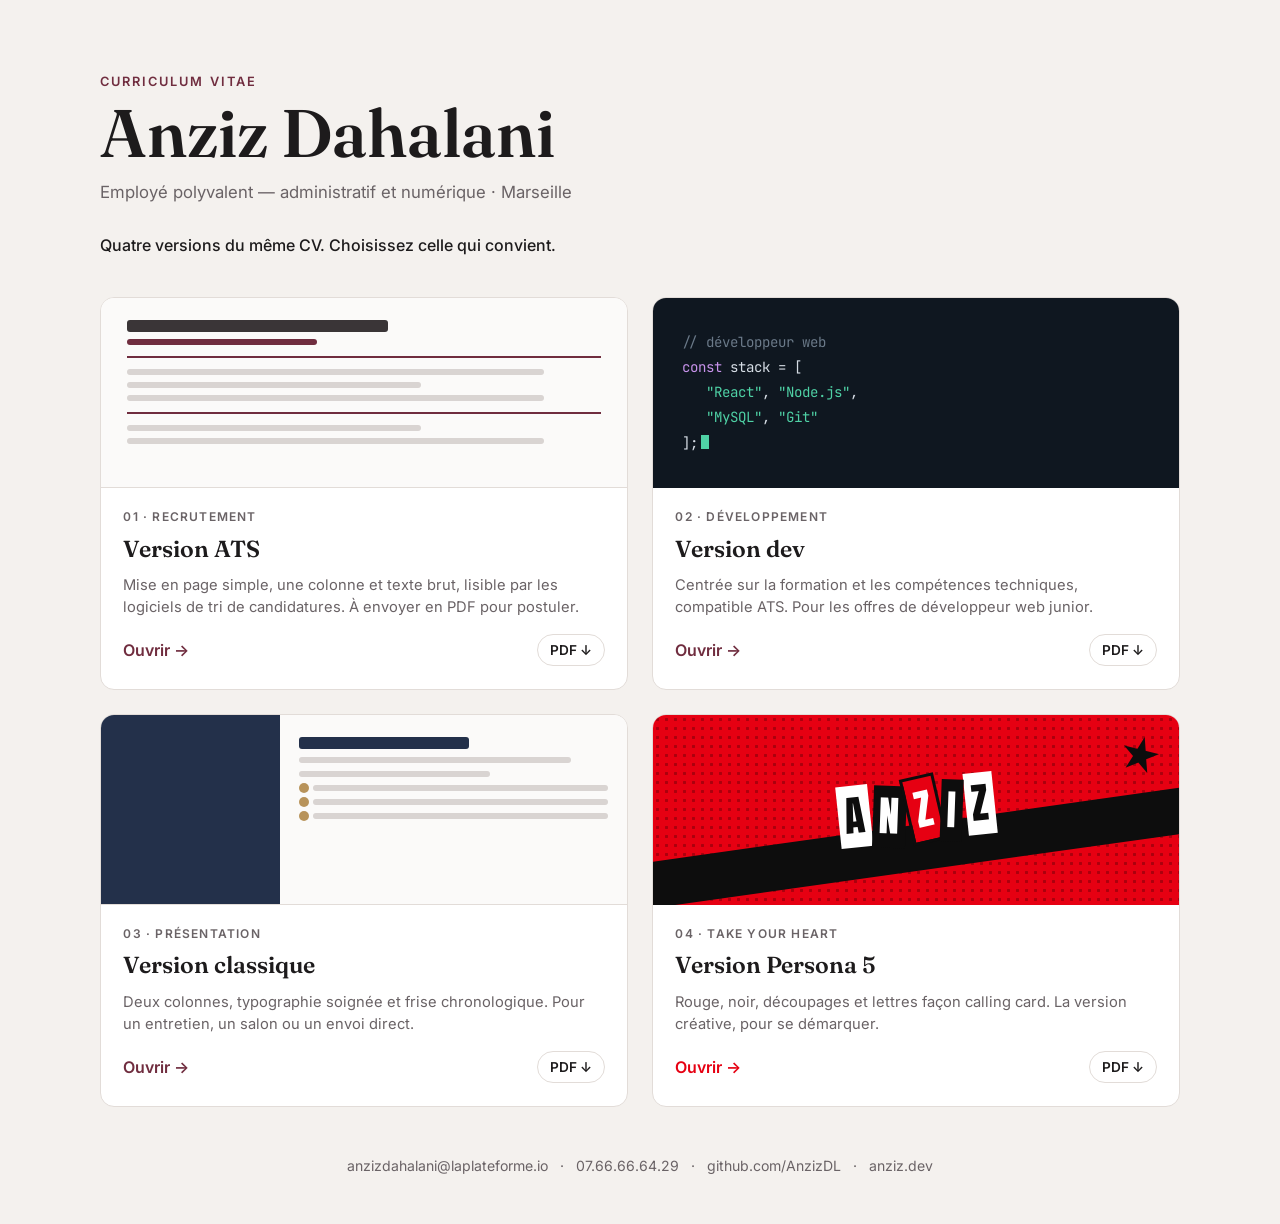
==== commit 09e8891f: "maj portfolio" ====
--- a/index.html
+++ b/index.html
@@ -109,6 +109,8 @@
       <a href="tel:+33766666429">07.66.66.64.29</a>
       <span aria-hidden="true">·</span>
       <a href="https://github.com/AnzizDL">github.com/AnzizDL</a>
+      <span aria-hidden="true">·</span>
+      <a href="https://anziz.dev">anziz.dev</a>
     </footer>
   </body>
 </html>
